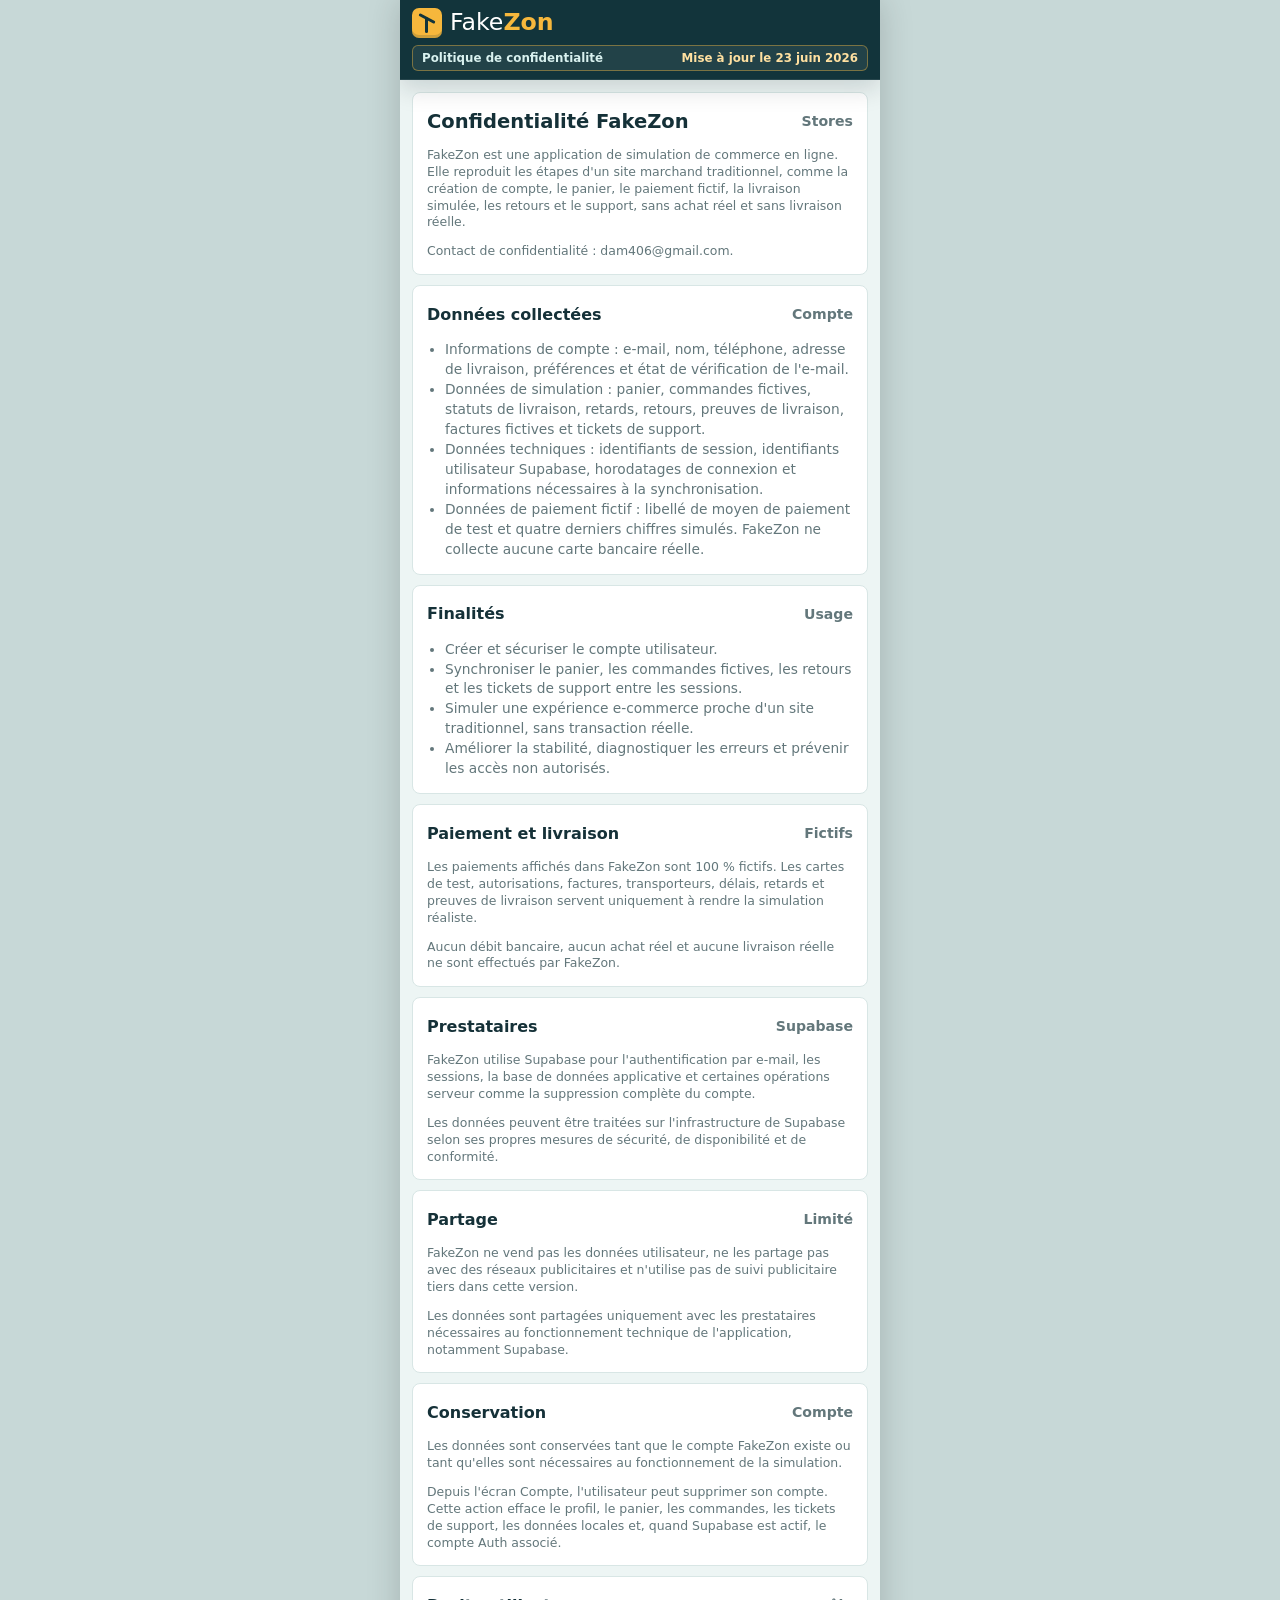
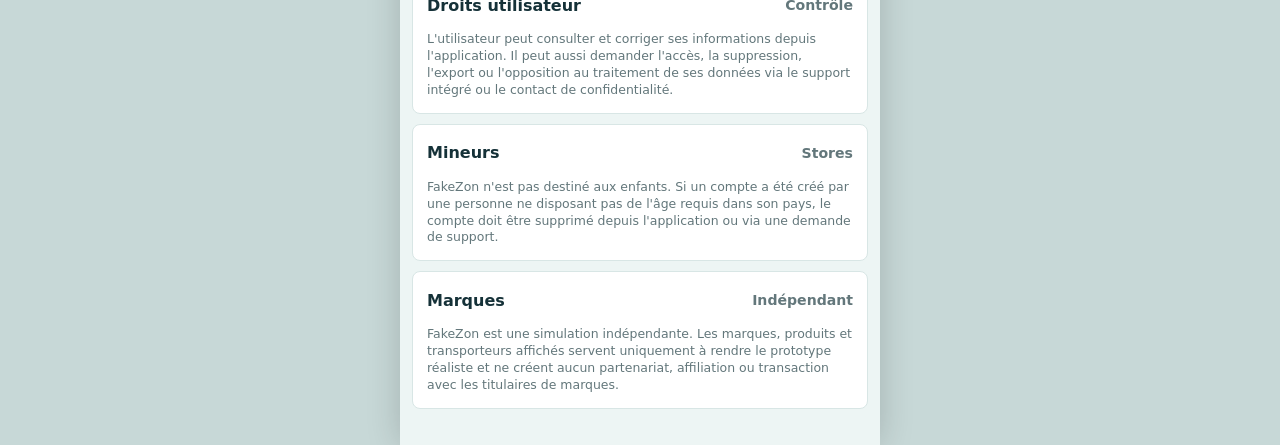
==== index.html @ 8df1cf75 "Publish FakeZon privacy policy" ====
<!doctype html>
<html lang="fr">
  <head>
    <meta charset="UTF-8" />
    <meta name="viewport" content="width=device-width, initial-scale=1.0" />
    <meta name="theme-color" content="#12343b" />
    <meta name="description" content="Politique de confidentialité de FakeZon." />
    <title>Politique de confidentialité - FakeZon</title>
    <link rel="icon" href="./assets/icon.svg" type="image/svg+xml" />
    <link rel="apple-touch-icon" href="./assets/icon.svg" />
    <link rel="stylesheet" href="./styles.css?v=15" />
  </head>
  <body>
    <div class="app-shell privacy-shell">
      <header class="topbar">
        <div class="brand-row">
          <a class="brand privacy-brand" href="./privacy.html" aria-label="Politique de confidentialité FakeZon">
            <span class="brand-mark" aria-hidden="true"></span>
            <span class="brand-name"><span>Fake</span><strong>Zon</strong></span>
          </a>
        </div>
        <div class="trust-strip">
          <span>Politique de confidentialité</span>
          <strong>Mise à jour le 23 juin 2026</strong>
        </div>
      </header>

      <main class="privacy-content">
        <section class="account-panel privacy-intro">
          <div class="section-title compact-title">
            <h1>Confidentialité FakeZon</h1>
            <span>Stores</span>
          </div>
          <p class="helper-copy">FakeZon est une application de simulation de commerce en ligne. Elle reproduit les étapes d'un site marchand traditionnel, comme la création de compte, le panier, le paiement fictif, la livraison simulée, les retours et le support, sans achat réel et sans livraison réelle.</p>
          <p class="helper-copy">Contact de confidentialité : dam406@gmail.com.</p>
        </section>

        <section class="account-panel">
          <div class="section-title compact-title">
            <h2>Données collectées</h2>
            <span>Compte</span>
          </div>
          <ul class="plain-list">
            <li>Informations de compte : e-mail, nom, téléphone, adresse de livraison, préférences et état de vérification de l'e-mail.</li>
            <li>Données de simulation : panier, commandes fictives, statuts de livraison, retards, retours, preuves de livraison, factures fictives et tickets de support.</li>
            <li>Données techniques : identifiants de session, identifiants utilisateur Supabase, horodatages de connexion et informations nécessaires à la synchronisation.</li>
            <li>Données de paiement fictif : libellé de moyen de paiement de test et quatre derniers chiffres simulés. FakeZon ne collecte aucune carte bancaire réelle.</li>
          </ul>
        </section>

        <section class="account-panel">
          <div class="section-title compact-title">
            <h2>Finalités</h2>
            <span>Usage</span>
          </div>
          <ul class="plain-list">
            <li>Créer et sécuriser le compte utilisateur.</li>
            <li>Synchroniser le panier, les commandes fictives, les retours et les tickets de support entre les sessions.</li>
            <li>Simuler une expérience e-commerce proche d'un site traditionnel, sans transaction réelle.</li>
            <li>Améliorer la stabilité, diagnostiquer les erreurs et prévenir les accès non autorisés.</li>
          </ul>
        </section>

        <section class="account-panel">
          <div class="section-title compact-title">
            <h2>Paiement et livraison</h2>
            <span>Fictifs</span>
          </div>
          <p class="helper-copy">Les paiements affichés dans FakeZon sont 100 % fictifs. Les cartes de test, autorisations, factures, transporteurs, délais, retards et preuves de livraison servent uniquement à rendre la simulation réaliste.</p>
          <p class="helper-copy">Aucun débit bancaire, aucun achat réel et aucune livraison réelle ne sont effectués par FakeZon.</p>
        </section>

        <section class="account-panel">
          <div class="section-title compact-title">
            <h2>Prestataires</h2>
            <span>Supabase</span>
          </div>
          <p class="helper-copy">FakeZon utilise Supabase pour l'authentification par e-mail, les sessions, la base de données applicative et certaines opérations serveur comme la suppression complète du compte.</p>
          <p class="helper-copy">Les données peuvent être traitées sur l'infrastructure de Supabase selon ses propres mesures de sécurité, de disponibilité et de conformité.</p>
        </section>

        <section class="account-panel">
          <div class="section-title compact-title">
            <h2>Partage</h2>
            <span>Limité</span>
          </div>
          <p class="helper-copy">FakeZon ne vend pas les données utilisateur, ne les partage pas avec des réseaux publicitaires et n'utilise pas de suivi publicitaire tiers dans cette version.</p>
          <p class="helper-copy">Les données sont partagées uniquement avec les prestataires nécessaires au fonctionnement technique de l'application, notamment Supabase.</p>
        </section>

        <section class="account-panel">
          <div class="section-title compact-title">
            <h2>Conservation</h2>
            <span>Compte</span>
          </div>
          <p class="helper-copy">Les données sont conservées tant que le compte FakeZon existe ou tant qu'elles sont nécessaires au fonctionnement de la simulation.</p>
          <p class="helper-copy">Depuis l'écran Compte, l'utilisateur peut supprimer son compte. Cette action efface le profil, le panier, les commandes, les tickets de support, les données locales et, quand Supabase est actif, le compte Auth associé.</p>
        </section>

        <section class="account-panel">
          <div class="section-title compact-title">
            <h2>Droits utilisateur</h2>
            <span>Contrôle</span>
          </div>
          <p class="helper-copy">L'utilisateur peut consulter et corriger ses informations depuis l'application. Il peut aussi demander l'accès, la suppression, l'export ou l'opposition au traitement de ses données via le support intégré ou le contact de confidentialité.</p>
        </section>

        <section class="account-panel">
          <div class="section-title compact-title">
            <h2>Mineurs</h2>
            <span>Stores</span>
          </div>
          <p class="helper-copy">FakeZon n'est pas destiné aux enfants. Si un compte a été créé par une personne ne disposant pas de l'âge requis dans son pays, le compte doit être supprimé depuis l'application ou via une demande de support.</p>
        </section>

        <section class="account-panel">
          <div class="section-title compact-title">
            <h2>Marques</h2>
            <span>Indépendant</span>
          </div>
          <p class="helper-copy">FakeZon est une simulation indépendante. Les marques, produits et transporteurs affichés servent uniquement à rendre le prototype réaliste et ne créent aucun partenariat, affiliation ou transaction avec les titulaires de marques.</p>
        </section>
      </main>
    </div>
  </body>
</html>
---- styles.css ----
:root {
  --ink: #153138;
  --muted: #63777b;
  --line: #d8e6e5;
  --bg: #edf5f4;
  --panel: #ffffff;
  --brand: #f6b73c;
  --brand-strong: #d99013;
  --nav: #12343b;
  --accent: #0f7d82;
  --ok: #1b8a5a;
  --danger: #c94c3f;
  font-family: Inter, ui-sans-serif, system-ui, -apple-system, BlinkMacSystemFont, "Segoe UI", sans-serif;
}

* {
  box-sizing: border-box;
}

html {
  background: #c7d8d7;
  -webkit-text-size-adjust: 100%;
}

body {
  margin: 0;
  color: var(--ink);
  background: #c7d8d7;
  min-height: 100vh;
  overscroll-behavior-y: contain;
}

button,
input,
select,
textarea {
  font: inherit;
}

button {
  cursor: pointer;
  touch-action: manipulation;
}

button,
input,
select,
textarea {
  -webkit-tap-highlight-color: transparent;
}

button:disabled {
  cursor: progress;
  opacity: 0.62;
}

button:focus-visible,
input:focus-visible,
select:focus-visible,
textarea:focus-visible {
  outline: 3px solid rgb(246 183 60 / 62%);
  outline-offset: 2px;
}

.app-shell {
  min-height: 100vh;
  min-height: 100dvh;
  max-width: 480px;
  margin: 0 auto;
  background: var(--bg);
  position: relative;
  overflow-x: hidden;
  padding-bottom: calc(88px + env(safe-area-inset-bottom));
  box-shadow: 0 0 32px rgb(0 0 0 / 18%);
}

.privacy-shell {
  padding-bottom: 24px;
}

.topbar {
  position: sticky;
  top: 0;
  z-index: 5;
  background: var(--nav);
  color: white;
  padding: calc(8px + env(safe-area-inset-top)) 12px 8px;
  border-bottom: 1px solid rgb(255 255 255 / 9%);
  box-shadow: 0 8px 24px rgb(8 24 29 / 16%);
}

.brand-row {
  display: grid;
  grid-template-columns: 42px 1fr 62px;
  align-items: center;
  gap: 8px;
}

.icon-button,
.cart-pill,
.brand,
.location-strip,
.nav-item,
.text-button,
.primary-cta,
.primary-button,
.danger-button,
.quantity button,
.drawer-panel button,
.icon-close {
  border: 0;
}

.icon-button,
.cart-pill {
  min-height: 42px;
  border-radius: 6px;
  background: rgb(255 255 255 / 12%);
  color: white;
}

.icon-button {
  display: grid;
  place-content: center;
  gap: 4px;
}

.icon-button span {
  width: 18px;
  height: 2px;
  background: currentColor;
  display: block;
}

.brand {
  background: transparent;
  color: white;
  display: flex;
  align-items: center;
  gap: 8px;
  text-align: left;
  letter-spacing: 0;
  padding: 0;
}

.privacy-shell .brand-row {
  grid-template-columns: 1fr;
}

.privacy-brand {
  text-decoration: none;
}

.brand-mark {
  width: 30px;
  height: 30px;
  border-radius: 7px;
  background: var(--brand);
  display: inline-block;
  position: relative;
  box-shadow: inset 0 -3px 0 rgb(18 52 59 / 18%);
}

.brand-mark::before,
.brand-mark::after {
  content: "";
  position: absolute;
  background: var(--nav);
}

.brand-mark::before {
  width: 18px;
  height: 3px;
  left: 6px;
  top: 9px;
  transform: rotate(28deg);
  border-radius: 99px;
}

.brand-mark::after {
  width: 3px;
  height: 16px;
  left: 13px;
  top: 9px;
  border-radius: 99px;
}

.brand-name {
  font-size: 1.48rem;
  line-height: 1;
}

.brand strong {
  color: var(--brand);
}

.cart-pill {
  display: flex;
  align-items: center;
  justify-content: center;
  gap: 6px;
  font-weight: 800;
}

.cart-pill.is-pulsing {
  animation: cartPulse 520ms ease;
}

.cart-icon {
  transform: rotate(-6deg);
  display: inline-block;
}

.search-wrap {
  margin-top: 8px;
  min-height: 44px;
  display: grid;
  grid-template-columns: 32px 1fr;
  align-items: center;
  background: white;
  color: var(--muted);
  border-radius: 7px;
  padding: 0 10px;
  border: 2px solid var(--brand);
}

.search-wrap input {
  border: 0;
  outline: 0;
  min-width: 0;
  color: var(--ink);
}

.location-strip {
  width: 100%;
  min-height: 36px;
  margin-top: 7px;
  color: white;
  background: #1e4b52;
  border-radius: 5px;
  display: flex;
  align-items: center;
  gap: 7px;
  padding: 0 10px;
  text-align: left;
}

.trust-strip {
  min-height: 26px;
  margin-top: 7px;
  border: 1px solid rgb(246 183 60 / 42%);
  border-radius: 6px;
  background: rgb(255 255 255 / 7%);
  color: #d9f1ef;
  display: flex;
  align-items: center;
  justify-content: space-between;
  gap: 10px;
  padding: 5px 9px;
  font-size: 0.74rem;
  font-weight: 750;
}

.trust-strip strong {
  color: #ffe0a0;
  white-space: nowrap;
}

main {
  padding: 12px 12px 18px;
}

.view {
  display: none;
}

.view.is-active {
  display: block;
}

.hero-band {
  min-height: 144px;
  background:
    linear-gradient(90deg, rgb(18 52 59 / 88%), rgb(18 52 59 / 28%)),
    url("https://images.unsplash.com/photo-1607082349566-187342175e2f?auto=format&fit=crop&w=900&q=80") center / cover;
  color: white;
  padding: 18px;
  display: flex;
  align-items: flex-end;
  justify-content: space-between;
  gap: 12px;
}

.eyebrow {
  margin: 0 0 4px;
  color: #ffe0a0;
  font-weight: 800;
  font-size: 0.78rem;
  text-transform: uppercase;
}

.hero-band h1 {
  margin: 0;
  max-width: 290px;
  font-size: 1.42rem;
  line-height: 1.08;
  letter-spacing: 0;
}

.primary-cta {
  min-width: 70px;
  height: 38px;
  background: var(--brand);
  color: #1f1705;
  border-radius: 6px;
  font-weight: 900;
}

.category-rail,
.deal-strip {
  display: flex;
  gap: 10px;
  overflow-x: auto;
  padding: 12px 0 4px;
  scrollbar-width: none;
}

.category-rail::-webkit-scrollbar,
.deal-strip::-webkit-scrollbar {
  display: none;
}

.category-chip {
  min-width: 86px;
  min-height: 78px;
  border: 1px solid var(--line);
  background: var(--panel);
  border-radius: 8px;
  display: grid;
  place-items: center;
  gap: 4px;
  padding: 8px;
  font-weight: 800;
}

.category-chip:active,
.deal-card:active,
.product-card:active,
.account-action:active,
.nav-item:active {
  transform: scale(0.98);
}

.category-chip.is-active {
  border-color: var(--brand-strong);
  box-shadow: inset 0 0 0 2px var(--brand);
}

.category-chip span {
  width: 36px;
  height: 36px;
  display: grid;
  place-items: center;
  border-radius: 50%;
  background: #e5f5f3;
  color: var(--accent);
}

.deal-card {
  min-width: 178px;
  background: var(--panel);
  border: 1px solid var(--line);
  border-radius: 8px;
  overflow: hidden;
}

.deal-card img {
  width: 100%;
  height: 94px;
  object-fit: cover;
  display: block;
}

.deal-card div {
  padding: 8px;
}

.deal-card strong,
.deal-card small {
  display: block;
}

.deal-card small {
  color: #a95f00;
  font-weight: 800;
}

.section-title {
  min-height: 42px;
  display: flex;
  align-items: center;
  justify-content: space-between;
  gap: 10px;
}

.section-title h2 {
  margin: 0;
  font-size: 1.24rem;
}

.section-title span {
  color: var(--muted);
  font-weight: 700;
  font-size: 0.88rem;
}

.text-button {
  background: transparent;
  color: var(--accent);
  font-weight: 800;
  padding: 8px;
}

.product-grid {
  display: grid;
  grid-template-columns: repeat(2, minmax(0, 1fr));
  gap: 10px;
}

.product-card {
  background: var(--panel);
  border: 1px solid var(--line);
  border-radius: 8px;
  overflow: hidden;
  display: grid;
  grid-template-rows: auto 1fr;
  min-width: 0;
  box-shadow: 0 1px 0 rgb(18 52 59 / 4%);
}

.product-card img {
  width: 100%;
  height: auto;
  aspect-ratio: 1 / 0.82;
  object-fit: cover;
  display: block;
  background: #dfe9ed;
}

.product-info {
  padding: 9px;
  display: grid;
  align-content: start;
  gap: 6px;
}

.product-badge {
  width: fit-content;
  max-width: 100%;
  border-radius: 999px;
  background: #eef8f6;
  color: #116a60;
  border: 1px solid #cfe7e3;
  font-size: 0.7rem;
  font-weight: 850;
  padding: 3px 7px;
  overflow-wrap: anywhere;
}

.product-info h3 {
  margin: 0;
  min-height: 2.18em;
  font-size: 0.92rem;
  line-height: 1.18;
  display: -webkit-box;
  overflow: hidden;
  -webkit-box-orient: vertical;
  -webkit-line-clamp: 2;
}

.rating {
  color: #a95f00;
  font-size: 0.82rem;
  white-space: nowrap;
}

.price-row {
  display: flex;
  align-items: baseline;
  flex-wrap: wrap;
  gap: 5px;
}

.price {
  font-size: 1.12rem;
  font-weight: 900;
}

.old-price {
  color: var(--muted);
  text-decoration: line-through;
  font-size: 0.78rem;
}

.delivery-note {
  color: var(--ok);
  font-weight: 800;
  font-size: 0.78rem;
}

.delay-note {
  color: var(--danger);
  font-weight: 850;
  font-size: 0.78rem;
}

.small-button,
.ghost-button {
  min-height: 40px;
  border-radius: 999px;
  border: 1px solid var(--brand-strong);
  background: var(--brand);
  color: #241b04;
  font-weight: 850;
  padding: 0 12px;
}

.legal-link {
  display: inline-grid;
  width: fit-content;
  place-items: center;
  text-decoration: none;
}

.product-info .small-button {
  width: 100%;
  min-height: 42px;
  margin-top: 2px;
}

.small-button:active,
.primary-button:active {
  transform: scale(0.97);
}

.small-button.is-confirming,
.primary-button.is-confirming {
  animation: buttonConfirm 520ms ease;
}

.ghost-button {
  background: white;
  border-color: var(--line);
}

.cart-list,
.orders-list {
  display: grid;
  gap: 12px;
}

#accountView.view.is-active {
  display: grid;
  gap: 12px;
}

.empty-state {
  padding: 28px 16px;
  background: white;
  border: 1px solid var(--line);
  border-radius: 8px;
  text-align: center;
}

.empty-state h3 {
  margin: 0 0 8px;
}

.empty-state p {
  color: var(--muted);
  margin: 0 0 16px;
}

.cart-item,
.order-card {
  background: white;
  border: 1px solid var(--line);
  border-radius: 8px;
  padding: 12px;
}

.cart-item {
  display: grid;
  grid-template-columns: 88px 1fr;
  gap: 12px;
}

.cart-item img {
  width: 88px;
  height: 88px;
  object-fit: cover;
  border-radius: 7px;
}

.cart-item h3,
.order-card h3 {
  margin: 0;
  font-size: 0.98rem;
}

.cart-meta {
  color: var(--muted);
  font-size: 0.82rem;
  margin: 4px 0 8px;
}

.quantity {
  display: inline-grid;
  grid-template-columns: 40px 40px 40px;
  align-items: center;
  border: 1px solid var(--line);
  border-radius: 999px;
  overflow: hidden;
  background: #f5faf9;
}

.quantity button {
  min-height: 40px;
  background: transparent;
  font-weight: 900;
}

.quantity span {
  text-align: center;
  font-weight: 800;
}

.checkout-panel {
  position: sticky;
  bottom: calc(80px + env(safe-area-inset-bottom));
  margin-top: 12px;
  background: white;
  border: 1px solid var(--line);
  border-radius: 8px;
  padding: 12px;
  display: flex;
  align-items: center;
  justify-content: space-between;
  gap: 12px;
  box-shadow: 0 10px 28px rgb(0 0 0 / 14%);
  z-index: 3;
}

.checkout-panel strong {
  display: block;
  font-size: 1.25rem;
}

.primary-button {
  min-height: 44px;
  border-radius: 999px;
  background: var(--brand);
  color: #231900;
  font-weight: 900;
  padding: 0 16px;
}

.checkout-form {
  display: grid;
  gap: 12px;
  background: white;
  border: 1px solid var(--line);
  border-radius: 8px;
  padding: 12px;
}

.form-row {
  display: grid;
  grid-template-columns: 1fr 1fr;
  gap: 10px;
}

.form-group {
  display: grid;
  gap: 5px;
}

.form-group label {
  color: var(--muted);
  font-weight: 800;
  font-size: 0.8rem;
}

.form-group input,
.form-group select,
.form-group textarea {
  min-width: 0;
  border-radius: 6px;
  border: 1px solid var(--line);
  background: white;
  font-size: 1rem;
}

.form-group input,
.form-group select {
  min-height: 46px;
  padding: 0 12px;
}

.form-group textarea {
  min-height: 108px;
  padding: 10px;
  resize: vertical;
}

.fake-card {
  min-height: 116px;
  border-radius: 8px;
  padding: 16px;
  color: white;
  background: linear-gradient(135deg, var(--nav), #0f6b70);
  display: grid;
  align-content: space-between;
}

.fake-card strong {
  font-size: 1.5rem;
}

.fake-card small {
  color: #bfe6df;
  font-weight: 800;
}

.payment-panel,
.delivery-panel {
  display: grid;
  gap: 12px;
  padding: 12px;
  border: 1px solid #cfe0df;
  border-radius: 8px;
  background: #f7fbfa;
}

.delivery-panel {
  background: #ffffff;
}

.test-card-actions {
  display: grid;
  grid-template-columns: repeat(3, minmax(0, 1fr));
  gap: 7px;
}

.test-card-actions button {
  min-height: 42px;
  border: 1px solid var(--line);
  border-radius: 8px;
  background: white;
  color: var(--ink);
  font-weight: 850;
  font-size: 0.78rem;
  padding: 7px 6px;
}

.test-card-actions button:active {
  transform: scale(0.97);
}

.card-fields {
  display: grid;
  gap: 10px;
}

.card-fields.is-muted {
  opacity: 0.54;
}

.support-grid,
.legal-stack {
  display: grid;
  gap: 10px;
}

.privacy-content {
  display: grid;
  gap: 10px;
  padding: 12px;
}

.privacy-intro h1 {
  margin: 0;
  font-size: 1.22rem;
}

.ticket-list {
  display: grid;
  gap: 8px;
}

.ticket-item {
  border: 1px solid var(--line);
  border-radius: 8px;
  background: #f7fbfa;
  padding: 10px;
}

.ticket-item div {
  display: flex;
  align-items: flex-start;
  justify-content: space-between;
  gap: 10px;
}

.ticket-item strong {
  font-size: 0.92rem;
}

.ticket-item span,
.ticket-item p {
  color: var(--muted);
  font-size: 0.78rem;
}

.ticket-item p {
  margin: 8px 0 0;
}

.plain-list {
  margin: 0;
  padding-left: 18px;
  color: var(--muted);
  font-size: 0.86rem;
  line-height: 1.45;
}

#billingAddressGroup.is-hidden {
  display: none;
}

#pickupPointGroup.is-hidden {
  display: none;
}

.compact-toggle {
  min-height: 38px;
  font-size: 0.84rem;
}

.order-head,
.order-products {
  display: flex;
  align-items: center;
  justify-content: space-between;
  gap: 10px;
}

.order-products {
  margin-top: 10px;
  justify-content: flex-start;
}

.order-address,
.logistics-meta,
.payment-meta,
.timeline-copy {
  color: var(--muted);
  font-size: 0.78rem;
}

.order-address,
.logistics-meta,
.payment-meta {
  margin: 8px 0 0;
}

.order-alert {
  margin-top: 10px;
  border-radius: 8px;
  padding: 10px;
  background: #fff6df;
  border: 1px solid #efd391;
  color: #6a4700;
  display: grid;
  gap: 2px;
}

.order-alert strong {
  font-size: 0.84rem;
}

.order-alert span {
  font-size: 0.78rem;
}

.order-alert.is-danger {
  background: #fff0ef;
  border-color: #efb7b2;
  color: #8b251d;
}

.order-actions {
  margin-top: 10px;
  display: flex;
  gap: 7px;
  overflow-x: auto;
  padding-bottom: 4px;
  scrollbar-width: none;
}

.order-actions::-webkit-scrollbar {
  display: none;
}

.order-actions button {
  min-height: 40px;
  border: 1px solid var(--line);
  border-radius: 999px;
  background: white;
  color: var(--accent);
  font-weight: 850;
  white-space: nowrap;
  padding: 0 11px;
}

.order-actions .danger-action {
  color: var(--danger);
  border-color: #efb7b2;
}

.document-view {
  background: white;
  border-radius: 8px;
  max-width: 440px;
  overflow: hidden;
}

.document-head {
  background: var(--nav);
  color: white;
  padding: 16px;
  display: flex;
  align-items: flex-start;
  justify-content: space-between;
  gap: 12px;
}

.document-head h2,
.document-head p {
  margin: 0;
}

.document-body {
  padding: 14px;
  display: grid;
  gap: 12px;
}

.document-row {
  display: flex;
  justify-content: space-between;
  gap: 12px;
  border-bottom: 1px solid var(--line);
  padding-bottom: 8px;
}

.document-row span {
  color: var(--muted);
  font-size: 0.82rem;
}

.document-row strong {
  min-width: 0;
  text-align: right;
  overflow-wrap: anywhere;
}

.timeline-copy {
  margin-top: 9px;
  display: grid;
  gap: 3px;
}

.order-products img {
  width: 42px;
  height: 42px;
  border-radius: 7px;
  object-fit: cover;
}

.status-steps {
  margin-top: 12px;
  display: grid;
  grid-template-columns: repeat(4, 1fr);
  gap: 5px;
}

.status-step {
  height: 7px;
  border-radius: 99px;
  background: #d8e0e6;
}

.status-step.is-done {
  background: var(--ok);
}

.status-step.is-delayed {
  background: var(--danger);
}

.account-hero {
  min-height: 118px;
  border-radius: 8px;
  padding: 16px;
  background: linear-gradient(135deg, var(--nav), #0f6b70);
  color: white;
  display: grid;
  grid-template-columns: 64px 1fr;
  align-items: center;
  gap: 14px;
}

.avatar {
  width: 64px;
  height: 64px;
  border-radius: 50%;
  background: var(--brand);
  color: #1c1605;
  display: grid;
  place-items: center;
  font-size: 1.25rem;
  font-weight: 950;
}

.account-hero span,
.account-hero p {
  color: #cfe9e7;
}

.account-hero h2,
.account-hero p {
  margin: 0;
}

.account-hero h2 {
  font-size: 1.4rem;
  line-height: 1.08;
}

.auth-panels,
.account-dashboard {
  display: grid;
  gap: 12px;
}

.account-actions {
  display: grid;
  grid-template-columns: repeat(3, minmax(0, 1fr));
  gap: 8px;
}

.account-action {
  min-height: 76px;
  border: 1px solid var(--line);
  border-radius: 8px;
  background: white;
  display: grid;
  align-content: center;
  gap: 3px;
  padding: 10px;
  text-align: left;
}

.account-action strong {
  font-size: 0.9rem;
}

.account-action span {
  color: var(--muted);
  font-weight: 800;
  font-size: 0.8rem;
}

.sync-banner {
  border: 1px solid #efd391;
  border-radius: 8px;
  background: #fff8e8;
  color: #6a4700;
  padding: 10px;
  display: flex;
  align-items: center;
  justify-content: space-between;
  gap: 10px;
}

.sync-banner.is-ready {
  border-color: #bfe0cf;
  background: #effaf4;
  color: #17613f;
}

.sync-banner.is-warning {
  border-color: #efb7b2;
  background: #fff0ef;
  color: #8b251d;
}

.sync-banner div {
  display: grid;
  gap: 2px;
}

.sync-banner span {
  font-size: 0.78rem;
  line-height: 1.3;
}

.account-panel {
  background: white;
  border: 1px solid var(--line);
  border-radius: 8px;
  padding: 14px;
  display: grid;
  gap: 12px;
}

.compact-title {
  min-height: 28px;
}

.compact-title h2 {
  font-size: 1rem;
}

.toggle-row {
  min-height: 46px;
  display: flex;
  align-items: center;
  justify-content: space-between;
  gap: 12px;
  color: var(--ink);
  font-weight: 800;
}

.toggle-row input {
  width: 44px;
  height: 24px;
  accent-color: var(--brand-strong);
}

.embedded-form {
  display: grid;
  gap: 10px;
}

.security-row {
  min-height: 68px;
  display: grid;
  grid-template-columns: 1fr auto;
  align-items: center;
  gap: 10px;
  padding: 10px;
  border: 1px solid var(--line);
  border-radius: 8px;
  background: #f5faf9;
}

.security-row strong,
.security-row span {
  display: block;
}

.security-row span,
.helper-copy,
.session-item span,
.history-item span {
  color: var(--muted);
  font-size: 0.78rem;
}

.session-list,
.history-list {
  display: grid;
  gap: 8px;
}

.session-item,
.history-item {
  min-height: 58px;
  display: grid;
  gap: 3px;
  padding: 10px;
  border: 1px solid var(--line);
  border-radius: 8px;
  background: #f5faf9;
}

.session-item strong,
.history-item strong {
  font-size: 0.88rem;
}

.danger-panel {
  border-color: #efb7b2;
  background: #fffafa;
}

.helper-copy {
  margin: 0;
  line-height: 1.35;
}

.danger-button {
  min-height: 44px;
  border-radius: 999px;
  background: var(--danger);
  color: white;
  font-weight: 900;
  padding: 0 16px;
}

.danger-button:active {
  transform: scale(0.97);
}

.bottom-nav {
  position: fixed;
  left: 50%;
  bottom: 0;
  transform: translateX(-50%);
  width: min(480px, 100vw);
  height: calc(72px + env(safe-area-inset-bottom));
  padding-bottom: env(safe-area-inset-bottom);
  background: white;
  border-top: 1px solid var(--line);
  display: grid;
  grid-template-columns: repeat(4, 1fr);
  z-index: 6;
  box-shadow: 0 -10px 26px rgb(18 52 59 / 11%);
}

.cart-toast {
  position: fixed;
  left: 50%;
  bottom: calc(88px + env(safe-area-inset-bottom));
  width: min(430px, calc(100vw - 24px));
  min-height: 46px;
  border-radius: 8px;
  background: var(--nav);
  color: white;
  box-shadow: 0 12px 34px rgb(0 0 0 / 28%);
  display: flex;
  align-items: center;
  justify-content: center;
  padding: 10px 14px;
  font-weight: 850;
  opacity: 0;
  pointer-events: none;
  transform: translate(-50%, 18px) scale(0.98);
  transition:
    opacity 180ms ease,
    transform 180ms ease;
  z-index: 20;
}

.cart-toast.is-visible {
  opacity: 1;
  transform: translate(-50%, 0) scale(1);
}

.fly-token {
  position: fixed;
  left: 0;
  top: 0;
  width: 18px;
  height: 18px;
  border-radius: 50%;
  background: var(--brand);
  border: 3px solid white;
  box-shadow: 0 8px 20px rgb(0 0 0 / 26%);
  pointer-events: none;
  z-index: 2147483647;
  transform: translate(var(--start-x), var(--start-y)) scale(1);
  animation: flyToCart 1050ms cubic-bezier(0.22, 0.72, 0.18, 1) forwards;
}

@keyframes flyToCart {
  72% {
    opacity: 1;
    transform: translate(var(--end-x), var(--end-y)) scale(0.72);
  }

  100% {
    opacity: 0;
    transform: translate(var(--end-x), var(--end-y)) scale(0.2);
  }
}

@keyframes cartPulse {
  0% {
    transform: scale(1);
    background: rgb(255 255 255 / 10%);
  }

  45% {
    transform: scale(1.16);
    background: var(--brand);
    color: #211701;
  }

  100% {
    transform: scale(1);
    background: rgb(255 255 255 / 10%);
  }
}

@keyframes buttonConfirm {
  0% {
    box-shadow: 0 0 0 0 rgb(255 176 32 / 80%);
  }

  100% {
    box-shadow: 0 0 0 12px rgb(255 176 32 / 0%);
  }
}

.nav-item {
  position: relative;
  min-width: 0;
  background: transparent;
  color: var(--muted);
  display: grid;
  place-items: center;
  align-content: center;
  gap: 2px;
  font-size: 0.74rem;
  font-weight: 850;
  padding-top: 6px;
}

.nav-item::before {
  content: "";
  position: absolute;
  top: 7px;
  left: 50%;
  width: 30px;
  height: 3px;
  border-radius: 999px;
  background: transparent;
  transform: translateX(-50%);
}

.nav-item span {
  font-size: 1.2rem;
}

.nav-item.is-active {
  color: #0b677e;
}

.nav-item.is-active::before {
  background: var(--brand);
}

.drawer {
  position: fixed;
  inset: 0;
  z-index: 10;
  background: rgb(0 0 0 / 42%);
  opacity: 0;
  pointer-events: none;
  transition: opacity 160ms ease;
}

.drawer.is-open {
  opacity: 1;
  pointer-events: auto;
}

.drawer-panel {
  width: min(84vw, 330px);
  height: 100%;
  background: white;
  padding: calc(14px + env(safe-area-inset-top)) 14px calc(14px + env(safe-area-inset-bottom));
  transform: translateX(-100%);
  transition: transform 180ms ease;
  display: grid;
  align-content: start;
  gap: 8px;
  box-shadow: 16px 0 34px rgb(0 0 0 / 18%);
}

.drawer.is-open .drawer-panel {
  transform: translateX(0);
}

.drawer-head {
  display: flex;
  align-items: center;
  justify-content: space-between;
  margin-bottom: 10px;
}

.drawer-panel button:not(.icon-close) {
  min-height: 44px;
  border-radius: 6px;
  background: #f5f8fa;
  text-align: left;
  padding: 0 12px;
  font-weight: 800;
}

.icon-close {
  width: 38px;
  height: 38px;
  border-radius: 50%;
  background: #eef3f5;
  font-size: 1.5rem;
}

dialog {
  width: min(calc(100vw - 16px), 450px);
  border: 0;
  border-radius: 10px;
  padding: 0;
  background: white;
  box-shadow: 0 18px 70px rgb(0 0 0 / 35%);
}

dialog::backdrop {
  background: rgb(0 0 0 / 50%);
}

.detail {
  max-height: calc(100dvh - 24px);
  overflow: auto;
}

.detail img {
  width: 100%;
  height: clamp(210px, 52vw, 260px);
  object-fit: cover;
  display: block;
}

.detail-body {
  padding: 14px;
  display: grid;
  gap: 10px;
}

.detail-body h2 {
  margin: 0;
  font-size: 1.25rem;
}

.detail-actions {
  display: grid;
  grid-template-columns: 1fr 44px;
  gap: 8px;
}

.close-detail {
  height: 44px;
  border: 1px solid var(--line);
  background: white;
  border-radius: 999px;
  font-weight: 900;
}

@media (max-width: 420px) {
  .app-shell {
    max-width: none;
    box-shadow: none;
  }

  main {
    padding: 10px 10px 16px;
  }

  .topbar {
    padding-right: 10px;
    padding-left: 10px;
  }

  .brand-row {
    grid-template-columns: 42px 1fr 60px;
  }

  .brand-name {
    font-size: 1.34rem;
  }

  .trust-strip {
    display: none;
  }

  .hero-band {
    min-height: 112px;
    padding: 14px;
  }

  .hero-band h1 {
    max-width: 245px;
    font-size: 1.22rem;
  }

  .primary-cta {
    min-width: 58px;
  }

  .category-rail,
  .deal-strip {
    gap: 8px;
    padding: 10px 0 2px;
  }

  .category-chip {
    min-width: 78px;
    min-height: 72px;
    font-size: 0.84rem;
  }

  .category-chip span {
    width: 32px;
    height: 32px;
  }

  .deal-card {
    min-width: 152px;
  }

  .deal-card img {
    height: 78px;
  }

  .section-title {
    min-height: 36px;
  }

  .product-grid {
    gap: 8px;
  }

  .product-card img {
    aspect-ratio: 1 / 0.72;
  }

  .product-info {
    padding: 8px;
    gap: 5px;
  }

  .product-badge {
    font-size: 0.66rem;
    padding: 3px 6px;
  }

  .price {
    font-size: 1.05rem;
  }

  .cart-item {
    grid-template-columns: 76px 1fr;
    gap: 10px;
  }

  .cart-item img {
    width: 76px;
    height: 76px;
  }

  .checkout-panel {
    align-items: stretch;
  }

  .checkout-panel .primary-button {
    min-width: 142px;
  }

  .test-card-actions {
    grid-template-columns: 1fr;
  }

  .account-hero {
    grid-template-columns: 56px 1fr;
    min-height: 108px;
    padding: 14px;
    gap: 12px;
  }

  .avatar {
    width: 56px;
    height: 56px;
  }

  .account-hero h2 {
    font-size: 1.22rem;
  }

  .account-actions {
    gap: 7px;
  }

  .account-action {
    min-height: 70px;
    padding: 9px;
  }

  .sync-banner,
  .security-row {
    grid-template-columns: 1fr;
    align-items: stretch;
  }

  .sync-banner {
    display: grid;
  }

  .document-row {
    display: grid;
    gap: 4px;
  }

  .document-row strong {
    text-align: left;
  }
}

@media (max-width: 370px) {
  main {
    padding: 10px;
  }

  .product-grid {
    gap: 8px;
  }

  .form-row {
    grid-template-columns: 1fr;
  }

  .brand-row {
    grid-template-columns: 40px 1fr 56px;
  }

  .trust-strip {
    display: none;
  }

  .cart-item {
    grid-template-columns: 1fr;
  }

  .cart-item img {
    width: 100%;
    height: auto;
    aspect-ratio: 1.8 / 1;
  }
}
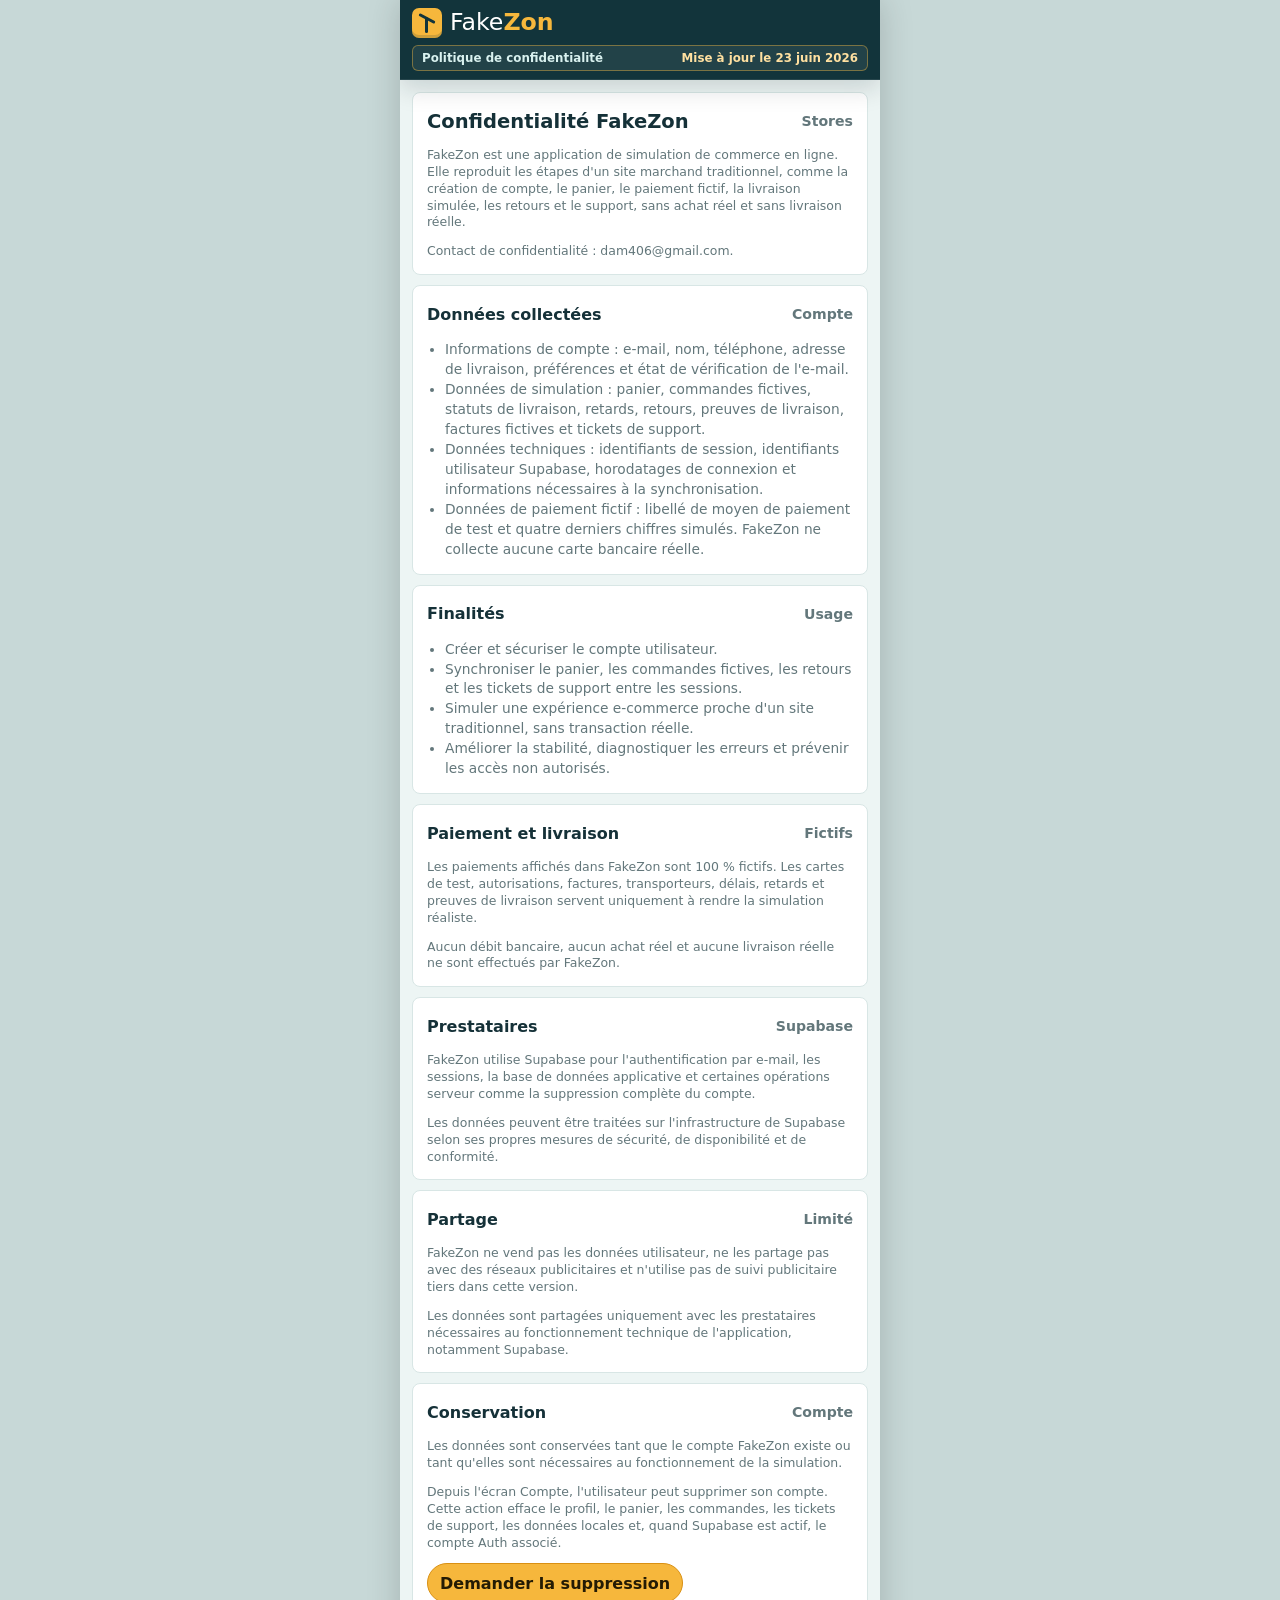
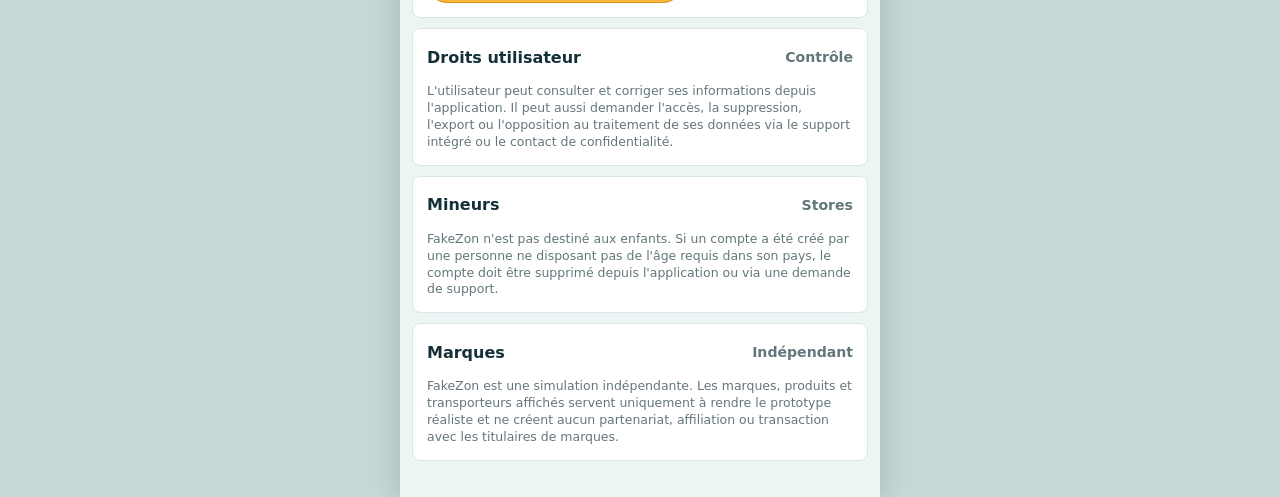
==== commit 9b584828: "Add account deletion page" ====
--- a/index.html
+++ b/index.html
@@ -14,7 +14,7 @@
     <div class="app-shell privacy-shell">
       <header class="topbar">
         <div class="brand-row">
-          <a class="brand privacy-brand" href="./privacy.html" aria-label="Politique de confidentialité FakeZon">
+          <a class="brand privacy-brand" href="./index.html" aria-label="Accueil FakeZon">
             <span class="brand-mark" aria-hidden="true"></span>
             <span class="brand-name"><span>Fake</span><strong>Zon</strong></span>
           </a>
@@ -95,6 +95,7 @@
           </div>
           <p class="helper-copy">Les données sont conservées tant que le compte FakeZon existe ou tant qu'elles sont nécessaires au fonctionnement de la simulation.</p>
           <p class="helper-copy">Depuis l'écran Compte, l'utilisateur peut supprimer son compte. Cette action efface le profil, le panier, les commandes, les tickets de support, les données locales et, quand Supabase est actif, le compte Auth associé.</p>
+          <a class="small-button legal-link" href="./delete-account.html">Demander la suppression</a>
         </section>
 
         <section class="account-panel">
